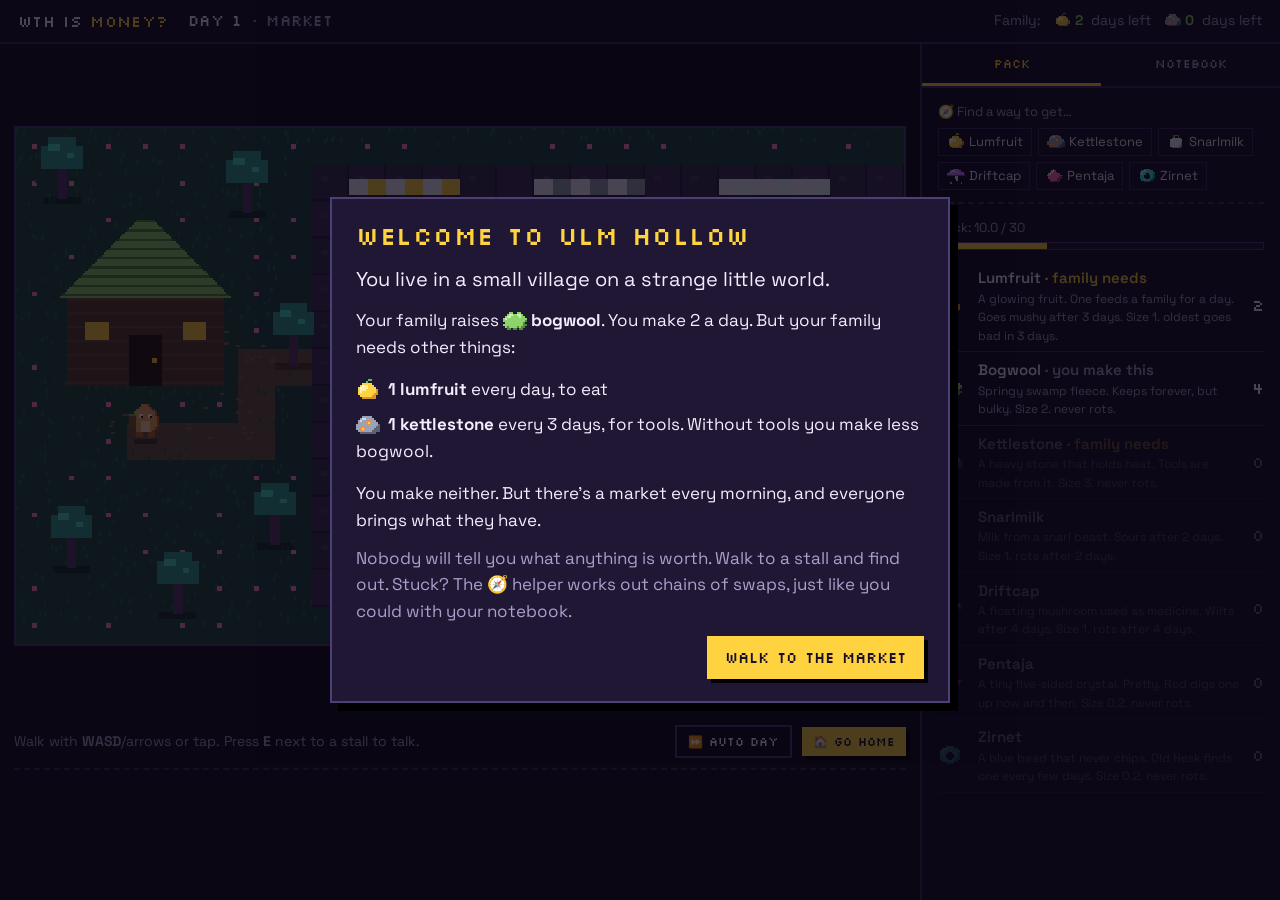
==== lessons/01-barter/index.html @ bccfe863 "WTH Is Money? beta: EP 01 barter market, EP 02 pilot (Yap), phone-first layout Co-Authored-By: Claud" ====
<!doctype html>
<html lang="en">
<head>
<meta charset="utf-8">
<meta name="viewport" content="width=device-width, initial-scale=1">
<title>The Barter Market · WTH Is Money?</title>
<meta name="description" content="Trade alien goods at a village market and watch money appear on its own.">
<link rel="preconnect" href="https://fonts.googleapis.com">
<link rel="preconnect" href="https://fonts.gstatic.com" crossorigin>
<link href="https://fonts.googleapis.com/css2?family=Silkscreen&family=Space+Grotesk:wght@400;500;700&display=swap" rel="stylesheet">
<link rel="stylesheet" href="../../assets/css/base.css">
<link rel="stylesheet" href="lesson.css">
</head>
<body>

<header class="topbar">
  <a class="brand pixel" href="../../index.html">WTH IS <span class="gold">MONEY?</span></a>
  <div class="daybox pixel"><span id="day-label">DAY 1</span><span id="phase-label" class="muted"></span></div>
  <div class="family" id="family"></div>
</header>

<main class="game">
  <section class="world">
    <div class="world-frame" id="world-frame">
      <canvas id="world" class="px" width="384" height="224"></canvas>
      <div class="overlay" id="overlay"></div>
      <div class="route-banner" id="route-banner" hidden></div>
    </div>
    <div class="controls">
      <span class="hint muted" id="hint">Walk with <b>WASD</b>/arrows or tap. Press <b>E</b> next to a stall to talk.</span>
      <span class="spacer"></span>
      <button class="btn ghost small" id="btn-auto" title="Let your villager trade on their own for a day">⏩ AUTO DAY</button>
      <button class="btn small" id="btn-home">🏠 GO HOME</button>
    </div>
    <div class="ticker" id="ticker"></div>
  </section>

  <aside class="side">
    <nav class="tabs">
      <button class="tab on" data-tab="pack">PACK</button>
      <button class="tab" data-tab="notes">NOTEBOOK</button>
      <button class="tab" data-tab="village" id="tab-village" hidden>VILLAGE</button>
    </nav>
    <div class="tabpane" id="pane-pack"></div>
    <div class="tabpane" id="pane-notes" hidden></div>
    <div class="tabpane" id="pane-village" hidden></div>
  </aside>
</main>

<!-- trade table: their stall on top, your pack at the bottom -->
<div class="modal" id="dialog" hidden>
  <div class="card trade">
    <button class="close" data-close>✕</button>
    <div class="trade-head">
      <canvas class="portrait px" id="portrait" width="20" height="24"></canvas>
      <div>
        <h2 id="d-name"></h2>
        <p class="say" id="d-say"></p>
        <p class="looking" id="d-looking"></p>
      </div>
    </div>
    <div class="table">
      <div class="table-label pixel" id="d-their-label"></div>
      <div class="cards" id="d-theirs"></div>
      <div class="deal" id="d-deal"></div>
      <div class="cards" id="d-mine"></div>
      <div class="table-label pixel">YOUR PACK</div>
    </div>
    <div class="takes" id="d-takes"></div>
  </div>
</div>

<!-- story / insight cards -->
<div class="modal" id="story" hidden>
  <div class="card story">
    <div id="story-body"></div>
    <div class="story-actions"><button class="btn" id="story-ok">OK</button></div>
  </div>
</div>

<script src="sim.js"></script>
<script src="art.js"></script>
<script src="game.js"></script>
</body>
</html>
---- assets/css/base.css ----
/* ============================================================
   WTH IS MONEY? — shared theme
   Palette "Bazaar": dusk violet night, lumfruit gold, alien teal.
   ============================================================ */

:root {
  --bg: #120d1d;
  --bg-2: #181127;
  --panel: #1f1733;
  --panel-2: #2a2044;
  --line: #3a2d5c;
  --line-2: #4e3f78;
  --ink: #f4ecff;
  --muted: #ab9fcb;
  --dim: #6c5f93;

  --gold: #ffd23f;
  --pen: #ff6fb5;
  --zir: #4de1e8;
  --leaf: #8fd16a;
  --bad: #ff5a5a;

  --font-pixel: "Silkscreen", "Courier New", monospace;
  --font-body: "Space Grotesk", system-ui, sans-serif;

  --px: 4px;
  color-scheme: dark;
}

* { box-sizing: border-box; }
[hidden] { display: none !important; }
html, body { margin: 0; padding: 0; }

body {
  background: var(--bg);
  color: var(--ink);
  font-family: var(--font-body);
  font-size: 17px;
  line-height: 1.55;
  -webkit-font-smoothing: antialiased;
  min-height: 100vh;
  overflow-x: hidden;
}

h1, h2, h3, .pixel {
  font-family: var(--font-pixel);
  font-weight: 400;
  letter-spacing: .02em;
  line-height: 1.15;
  margin: 0 0 .5em;
}
h1 { font-size: clamp(36px, 7vw, 72px); }
h2 { font-size: 26px; }
h3 { font-size: 18px; }
a { color: var(--zir); }

.gold { color: var(--gold); }
.pen { color: var(--pen); }
.zir { color: var(--zir); }
.leaf { color: var(--leaf); }
.muted { color: var(--muted); }

.btn {
  display: inline-flex; align-items: center; gap: 8px;
  font-family: var(--font-pixel); font-size: 15px;
  color: #1a1026; background: var(--gold);
  border: 0; padding: 12px 18px; cursor: pointer; text-decoration: none;
  box-shadow: var(--px) var(--px) 0 #000;
  transition: transform .08s, box-shadow .08s;
}
.btn:hover { transform: translate(-2px, -2px); box-shadow: 6px 6px 0 #000; }
.btn:active { transform: translate(2px, 2px); box-shadow: 2px 2px 0 #000; }
.btn.ghost { background: transparent; color: var(--ink); border: 2px solid var(--line-2); box-shadow: none; }
.btn.ghost:hover { border-color: var(--gold); color: var(--gold); }
.btn.small { font-size: 12px; padding: 7px 11px; }
.btn:disabled { opacity: .45; cursor: default; transform: none; }

.px { image-rendering: pixelated; image-rendering: crisp-edges; }
---- lessons/01-barter/lesson.css ----
body { overflow: hidden; height: 100vh; display: flex; flex-direction: column; }

.topbar {
  display: flex; align-items: center; gap: 20px;
  padding: 10px 18px; border-bottom: 2px solid var(--line); background: var(--bg-2);
}
.brand { color: var(--ink); text-decoration: none; font-size: 16px; margin: 0; }
.daybox { display: flex; gap: 10px; font-size: 15px; margin: 0; }
.family { margin-left: auto; display: flex; gap: 14px; font-size: 14px; color: var(--muted); align-items: center; }
.family .need { display: inline-flex; align-items: center; gap: 4px; }
.family .need.bad { color: var(--bad); }
.family .need.ok b { color: var(--leaf); }

.game { flex: 1; min-height: 0; display: grid; grid-template-columns: 1fr 360px; }
.world { display: flex; flex-direction: column; min-width: 0; min-height: 0; padding: 14px; gap: 10px; }
.world-frame {
  position: relative; flex: 1; min-height: 0;
  display: flex; align-items: center; justify-content: center;
}
#world {
  border: 2px solid var(--line-2); background: #000;
  touch-action: none;
}
.overlay { position: absolute; pointer-events: none; }
.controls { display: flex; align-items: center; gap: 10px; flex-wrap: wrap; }
.controls .spacer { flex: 1; }
.hint { font-size: 14px; }

.ticker {
  height: 118px; overflow: hidden; font-size: 13px; color: var(--muted);
  border-top: 2px dashed var(--line); padding-top: 6px; display: flex; flex-direction: column-reverse;
}
.ticker div { white-space: nowrap; overflow: hidden; text-overflow: ellipsis; display: flex; align-items: center; gap: 4px; min-height: 22px; }
.ticker .gi { width: 18px; height: 18px; }
.ticker .who { color: var(--ink); font-weight: 600; }
.ticker .swap { color: var(--dim); }
.ticker .tag { font-size: 11px; color: var(--pen); border: 1px solid var(--pen); padding: 0 4px; margin-left: 4px; }
.ticker .fresh { color: var(--ink); }

/* ---------- overlay bubbles ---------- */
.bubble {
  position: absolute; transform: translate(-50%, -100%);
  background: #fff8e8; color: #1a1026; border: 2px solid #1a1026;
  padding: 2px 6px; font-size: 12px; font-weight: 700; white-space: nowrap;
  display: flex; align-items: center; gap: 3px;
  box-shadow: 2px 2px 0 rgba(0,0,0,.4);
  animation: pop .18s ease-out;
}
.bubble::after {
  content: ""; position: absolute; left: 50%; bottom: -7px; margin-left: -5px;
  border: 5px solid transparent; border-top-color: #1a1026; border-bottom: 0;
}
.bubble.no { background: #ffd9d9; }
.bubble .gi { width: 18px; height: 18px; }
.nametag {
  position: absolute; transform: translate(-50%, 0);
  font-family: var(--font-pixel); font-size: 10px; color: var(--ink);
  text-shadow: 1px 1px 0 #000; white-space: nowrap;
}
.nametag.away { color: var(--dim); }
.prompt {
  position: absolute; transform: translate(-50%, -100%);
  font-family: var(--font-pixel); font-size: 11px; background: var(--gold); color: #1a1026;
  padding: 2px 6px; box-shadow: 2px 2px 0 #000; border: 0; pointer-events: auto; cursor: pointer;
}
@keyframes pop { from { transform: translate(-50%, -80%) scale(.6); opacity: 0; } }

/* ---------- goods ---------- */
.gi { width: 24px; height: 24px; image-rendering: pixelated; vertical-align: middle; }
.gi.big { width: 36px; height: 36px; }
.gi.sm { width: 16px; height: 16px; }

/* ---------- side panel ---------- */
.side { border-left: 2px solid var(--line); background: var(--bg-2); display: flex; flex-direction: column; min-height: 0; }
.tabs { display: flex; border-bottom: 2px solid var(--line); }
.tab {
  flex: 1; font-family: var(--font-pixel); font-size: 12px; padding: 12px 6px;
  background: none; color: var(--muted); border: 0; cursor: pointer; border-bottom: 3px solid transparent;
}
.tab.on { color: var(--gold); border-bottom-color: var(--gold); }
.tab.new { animation: blink 1s steps(2) infinite; }
@keyframes blink { 50% { color: var(--pen); } }
.tabpane { flex: 1; overflow-y: auto; padding: 14px 16px; font-size: 15px; }

.pack-load { font-size: 13px; color: var(--muted); margin-bottom: 10px; }
.bar { height: 8px; background: var(--panel); border: 1px solid var(--line-2); margin-top: 4px; }
.bar i { display: block; height: 100%; background: var(--gold); }
.inv-row { display: grid; grid-template-columns: 30px 1fr auto; gap: 10px; align-items: center; padding: 6px 0; border-bottom: 1px solid var(--line); }
.inv-row .nm { font-weight: 600; }
.inv-row .meta { font-size: 12px; color: var(--muted); }
.inv-row .ct { font-family: var(--font-pixel); font-size: 16px; }
.inv-row.zero { opacity: .35; }

.notes-table { border-collapse: collapse; width: 100%; font-size: 13px; }
.notes-table th, .notes-table td { border: 1px solid var(--line); padding: 4px 2px; text-align: center; }
.notes-table th.who { text-align: left; padding-left: 6px; white-space: nowrap; }
.notes-table .yes { color: var(--leaf); }
.notes-table .need { color: var(--gold); }
.notes-table .no { color: var(--bad); }
.notes-table .unk { color: var(--dim); }
.legend { font-size: 12px; color: var(--muted); margin: 8px 0 14px; }
.journal { font-size: 13px; color: var(--muted); }
.journal div { padding: 3px 0; border-bottom: 1px dashed var(--line); }
.journal b { color: var(--ink); font-weight: 600; }

.chart-title { font-family: var(--font-pixel); font-size: 12px; margin: 6px 0; color: var(--muted); }
.chart { width: 100%; height: 150px; background: var(--panel); border: 1px solid var(--line-2); }
.chart-legend { display: flex; flex-wrap: wrap; gap: 8px; font-size: 12px; margin: 6px 0 16px; }
.chart-legend span { display: inline-flex; align-items: center; gap: 3px; }

/* ---------- modals ---------- */
.modal {
  position: fixed; inset: 0; background: rgba(8, 4, 16, .72); z-index: 50;
  display: flex; align-items: center; justify-content: center; padding: 16px;
}
.card {
  position: relative; background: var(--panel); border: 2px solid var(--line-2);
  box-shadow: 8px 8px 0 #000; padding: 22px 24px; width: min(620px, 100%);
  max-height: calc(100vh - 32px); max-height: calc(100dvh - 32px); overflow-y: auto;
}
.close { position: absolute; top: 10px; right: 12px; background: none; border: 0; color: var(--muted); font-size: 20px; cursor: pointer; }
.trade { width: min(780px, 100%); }
.trade-head { display: flex; gap: 16px; align-items: center; margin-bottom: 12px; }
.portrait { width: 70px; height: 84px; background: var(--bg); border: 2px solid var(--line); flex: none; }
.trade-head h2 { margin: 0 0 4px; }
.say { margin: 0; font-style: italic; color: #e7dcff; }
.looking { margin: 6px 0 0; font-size: 14px; color: var(--muted); }

/* the table itself: their goods across the top, yours along the bottom */
.table {
  background: #3a2718; border: 2px solid #1a1026; box-shadow: inset 0 0 0 3px #4d3420, inset 0 6px 0 3px #5a3d26;
  padding: 10px 12px; display: grid; gap: 8px;
}
.table-label { font-size: 11px; color: #c9a77c; }
.cards { display: flex; flex-wrap: wrap; gap: 8px; }
.gcard {
  width: 92px; display: flex; flex-direction: column; align-items: center; gap: 2px; padding: 6px 4px 5px;
  background: #f3e6c8; color: #2a1a10; border: 2px solid #1a1026; box-shadow: 2px 2px 0 rgba(0,0,0,.5);
  font: inherit; font-size: 12px; cursor: default; position: relative;
}
button.gcard { cursor: pointer; }
.gcard .nm { font-weight: 700; font-size: 12px; }
.gcard .ct { position: absolute; top: 3px; right: 5px; font-family: var(--font-pixel); font-size: 11px; }
.gcard .badge { font-size: 11px; font-weight: 700; min-height: 18px; display: flex; align-items: center; gap: 2px; }
.gcard .badge .gi { width: 14px; height: 14px; }
.gcard.on { outline: 3px solid var(--gold); outline-offset: 1px; transform: translateY(-3px); }
.gcard.can .badge { color: #2f7d1e; }
.gcard.cant { background: #c9bba0; }
.gcard.cant .badge { color: #9c2c2c; }
.gcard.lit { outline: 3px solid var(--leaf); outline-offset: 1px; }

.deal { background: rgba(0,0,0,.28); border: 2px dashed #6b4a2e; padding: 10px 12px; min-height: 64px; color: var(--ink); }
.deal h4 { margin: 0 0 8px; font-family: var(--font-pixel); font-size: 12px; color: #f3e6c8; font-weight: 400; display: flex; align-items: center; gap: 6px; }
.deal-row { display: flex; align-items: center; gap: 10px; padding: 5px 0; font-size: 15px; }
.deal-row + .deal-row { border-top: 1px solid rgba(255,255,255,.08); }
.deal-row .terms { flex: 1; display: flex; align-items: center; gap: 5px; }
.deal-row .arrow { color: var(--muted); margin: 0 4px; }
.deal-row.route { background: rgba(255, 210, 63, .12); outline: 1px solid var(--gold); padding: 5px 8px; }
.deal-row .tag { font-size: 11px; color: var(--gold); font-family: var(--font-pixel); }
.nodeal { color: #ffb4b4; font-size: 15px; margin: 0 0 8px; }
.routes { display: grid; gap: 6px; margin-top: 8px; }
.route-card { display: flex; align-items: center; gap: 10px; background: var(--bg-2); border: 1px solid var(--line-2); padding: 6px 10px; }
.route-card ol { flex: 1; margin: 0; padding-left: 20px; font-size: 14px; }
.route-card li { padding: 1px 0; }
.route-card .gi { width: 18px; height: 18px; }
.hint-line { font-size: 13px; color: var(--muted); margin: 6px 0 0; }

.takes { margin-top: 12px; font-size: 13px; }
.takes .lbl { color: var(--muted); margin-bottom: 6px; display: block; }
.chips { display: flex; flex-wrap: wrap; gap: 6px; }
.chip {
  display: inline-flex; align-items: center; gap: 4px; padding: 3px 8px; font: inherit; font-size: 13px;
  background: var(--bg-2); border: 1px solid var(--line); color: var(--ink); cursor: default;
}
button.chip { cursor: pointer; }
button.chip:hover { border-color: var(--gold); }
.chip .gi { width: 18px; height: 18px; }
.chip.need { border-color: var(--gold); }
.chip.yes { border-color: var(--leaf); }
.chip.no { opacity: .45; text-decoration: line-through; }
.chip.have { box-shadow: 0 0 0 2px var(--leaf) inset; }
.chip .mk { font-weight: 700; }
.chip.need .mk { color: var(--gold); }
.chip.yes .mk { color: var(--leaf); }

/* following a route */
.route-banner {
  position: absolute; top: 8px; left: 50%; transform: translateX(-50%); z-index: 5;
  background: #1a1026ee; border: 2px solid var(--gold); padding: 6px 10px; font-size: 13px;
  display: flex; align-items: center; gap: 8px; max-width: calc(100% - 16px); box-shadow: 3px 3px 0 #000;
}
.route-banner .gi { width: 18px; height: 18px; }
.route-banner .steps { display: flex; gap: 10px; flex-wrap: wrap; align-items: center; }
.route-banner .st { opacity: .5; display: inline-flex; align-items: center; gap: 3px; }
.route-banner .st.now { opacity: 1; color: var(--gold); font-weight: 700; }
.route-banner .st.done { text-decoration: line-through; }
.route-banner button { font: inherit; font-size: 12px; background: var(--gold); color: #1a1026; border: 0; padding: 3px 8px; cursor: pointer; font-weight: 700; }
.route-banner button.x { background: none; color: var(--muted); }

/* planner in the pack tab */
.planner { margin-bottom: 14px; padding-bottom: 12px; border-bottom: 2px dashed var(--line); }
.planner .lbl { font-size: 13px; color: var(--muted); margin-bottom: 6px; }
.planner .chips button.on { border-color: var(--gold); color: var(--gold); }
.family .need { cursor: pointer; }
.family .need:hover { text-decoration: underline; }

.story h2 { color: var(--gold); }
.story p { margin: 0 0 12px; }
.story .big { font-size: 20px; }
.story .quote { border-left: 3px solid var(--pen); padding-left: 12px; color: #e7dcff; font-style: italic; }
.story-actions { display: flex; justify-content: flex-end; gap: 10px; margin-top: 10px; }
.night-list { list-style: none; padding: 0; margin: 0 0 12px; }
.night-list li { padding: 4px 0; }
.night-list .gi { margin-right: 4px; }

/* ---------- phones (and narrow windows): one column, the village on top ---------- */
@media (max-width: 900px) {
  body { overflow: auto; height: auto; }
  .topbar { position: sticky; top: 0; z-index: 20; flex-wrap: wrap; gap: 4px 14px; padding: 8px 12px; }
  .brand { font-size: 13px; }
  .daybox { font-size: 13px; margin-left: auto; }
  .family { order: 3; width: 100%; margin-left: 0; gap: 6px 12px; font-size: 13px; flex-wrap: wrap; }
  .family .need { padding: 2px 0; }
  .game { grid-template-columns: 1fr; }
  .world { padding: 8px; gap: 8px; }
  .world-frame { flex: none; aspect-ratio: 384 / 224; max-height: 70svh; }
  .controls { gap: 8px; }
  .controls .hint { width: 100%; font-size: 13px; }
  .controls .spacer { display: none; }
  .controls .btn { flex: 1; justify-content: center; padding: 11px 10px; }
  .ticker { height: 76px; font-size: 12px; }
  .ticker div { min-height: 19px; }
  .side { border-left: 0; border-top: 2px solid var(--line); min-height: 60vh; }
  .tab { padding: 14px 6px; }
  .route-banner { top: 4px; padding: 4px 8px; font-size: 12px; gap: 6px; }
  .route-banner .st:not(.now) { display: none; }
  .route-banner button { padding: 6px 10px; }
}
@media (max-width: 600px) {
  .modal { padding: 10px; }
  #dialog { padding: 0; align-items: stretch; }
  .card { padding: 16px 14px 18px; max-height: calc(100dvh - 20px); }
  .card.trade { width: 100%; max-height: none; height: 100dvh; box-shadow: none; border: 0; padding: 14px 12px 24px; }
  .close { top: 6px; right: 6px; font-size: 24px; padding: 6px 10px; }
  .trade-head { gap: 10px; padding-right: 36px; }
  .portrait { width: 46px; height: 55px; }
  .trade-head h2 { font-size: 20px; }
  .say { font-size: 15px; }
  .table { padding: 8px; grid-template-columns: minmax(0, 1fr); }
  .cards { gap: 6px; }
  .gcard { width: calc((100% - 12px) / 3); }
  .deal { padding: 8px; }
  .deal-row { flex-wrap: wrap; gap: 6px; font-size: 14px; }
  .deal-row .btn { margin-left: auto; }
  .route-card { flex-wrap: wrap; }
  .route-card ol { font-size: 13px; }
  .story-actions .btn { flex: 1; justify-content: center; padding: 14px; }
  .chip { padding: 6px 9px; }
}

.night-list .feedline { display: flex; align-items: center; gap: 4px; flex-wrap: wrap; font-size: 14px; }
.feedline .gi { width: 18px; height: 18px; }
.feedline .who { font-weight: 600; }
.feedline .swap { color: var(--dim); }
.feedline .tag { font-size: 11px; color: var(--pen); border: 1px solid var(--pen); padding: 0 4px; margin-left: 4px; }
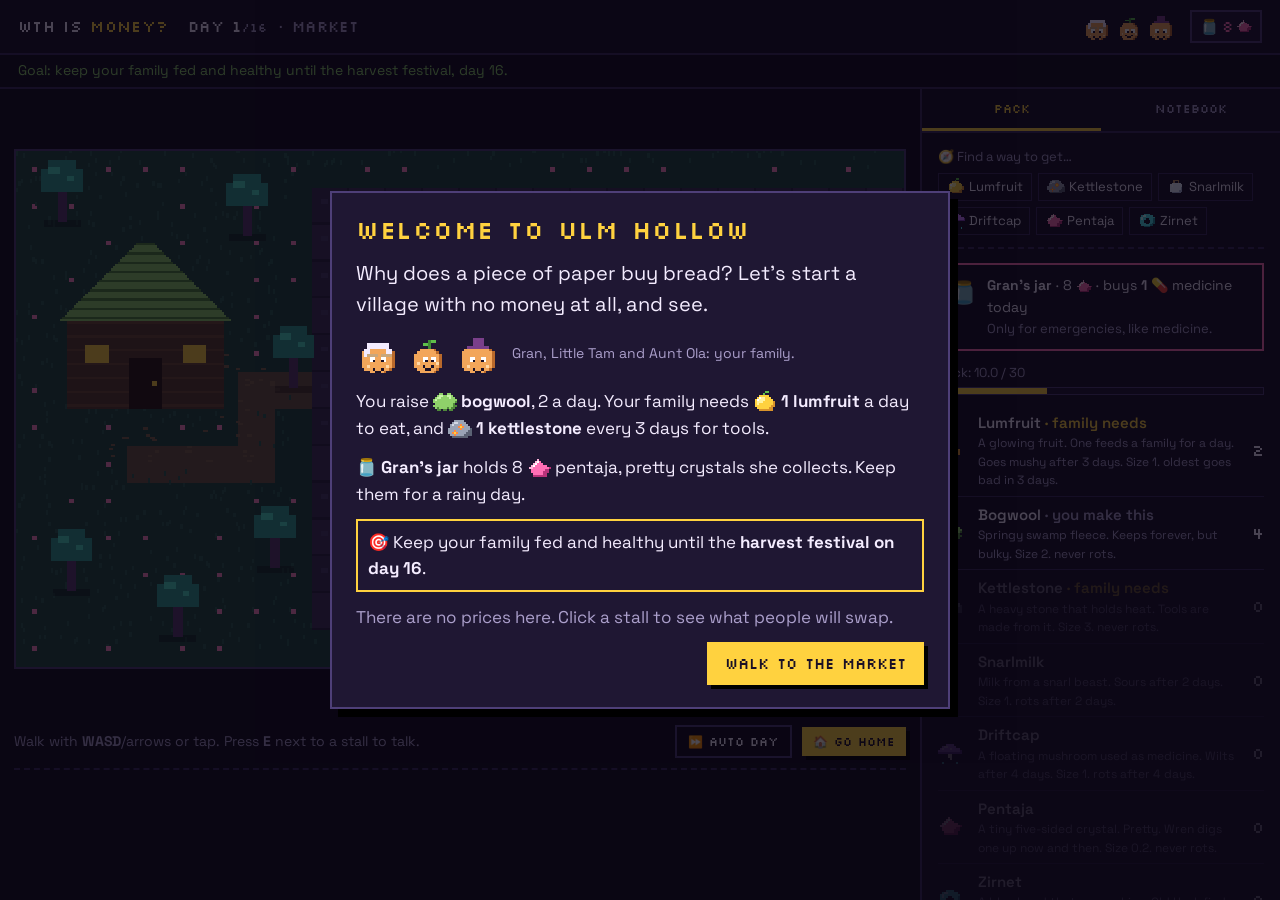
==== commit f48a0e87: "WIP checkpoint: EP01 sickness/jar/pacing overhaul, Yap fixes, EP02 chapters 2-5 in progress Co-Autho" ====
--- a/lessons/01-barter/index.html
+++ b/lessons/01-barter/index.html
@@ -10,6 +10,7 @@
 <link href="https://fonts.googleapis.com/css2?family=Silkscreen&family=Space+Grotesk:wght@400;500;700&display=swap" rel="stylesheet">
 <link rel="stylesheet" href="../../assets/css/base.css">
 <link rel="stylesheet" href="lesson.css">
+<link rel="stylesheet" href="phone.css">
 </head>
 <body>
 
@@ -18,6 +19,7 @@
   <div class="daybox pixel"><span id="day-label">DAY 1</span><span id="phase-label" class="muted"></span></div>
   <div class="family" id="family"></div>
 </header>
+<div class="status" id="status" role="button"></div>
 
 <main class="game">
   <section class="world">
@@ -35,7 +37,8 @@
     <div class="ticker" id="ticker"></div>
   </section>
 
-  <aside class="side">
+  <aside class="side" id="side">
+    <button class="sheet-close" id="sheet-close" aria-label="Close">▾</button>
     <nav class="tabs">
       <button class="tab on" data-tab="pack">PACK</button>
       <button class="tab" data-tab="notes">NOTEBOOK</button>
@@ -46,6 +49,15 @@
     <div class="tabpane" id="pane-village" hidden></div>
   </aside>
 </main>
+
+<!-- phones only: the controls live in a bar under the village -->
+<nav class="phonebar" id="phonebar">
+  <button data-sheet="pack"><span>🎒</span>PACK</button>
+  <button data-sheet="notes"><span>📓</span>NOTES</button>
+  <button data-sheet="village" id="pb-village" hidden><span>📈</span>VILLAGE</button>
+  <button id="pb-auto"><span>⏩</span>AUTO</button>
+  <button id="pb-home" class="home"><span>🏠</span>HOME</button>
+</nav>
 
 <!-- trade table: their stall on top, your pack at the bottom -->
 <div class="modal" id="dialog" hidden>
--- a/lessons/01-barter/lesson.css
+++ b/lessons/01-barter/lesson.css
@@ -201,8 +201,33 @@
 .planner { margin-bottom: 14px; padding-bottom: 12px; border-bottom: 2px dashed var(--line); }
 .planner .lbl { font-size: 13px; color: var(--muted); margin-bottom: 6px; }
 .planner .chips button.on { border-color: var(--gold); color: var(--gold); }
-.family .need { cursor: pointer; }
-.family .need:hover { text-decoration: underline; }
+/* your family and Gran's jar, in the top bar */
+.family .faces, .family .jar { display: inline-flex; align-items: center; gap: 2px; background: none; border: 0; padding: 0; cursor: pointer; color: var(--ink); font: inherit; }
+.face { width: 30px; height: 30px; image-rendering: pixelated; vertical-align: middle; }
+.face.big { width: 44px; height: 44px; }
+.face.sick, .face.worse { animation: wobble 1.2s ease-in-out infinite; }
+@keyframes wobble { 50% { transform: translateY(2px) rotate(-4deg); } }
+.family .jar { gap: 3px; font-size: 15px; border: 2px solid var(--line-2); background: var(--panel); padding: 3px 8px; }
+.family .jar b { font-family: var(--font-pixel); font-weight: 400; color: var(--pen); }
+.family .jar .eq { color: var(--muted); margin-left: 3px; }
+.family .jar.drop { border-color: var(--bad); animation: shake .4s 3; }
+.family .jar.drop .eq { color: var(--bad); }
+@keyframes shake { 25% { transform: translateX(-2px); } 75% { transform: translateX(2px); } }
+.daybox .of { color: var(--muted); font-size: .8em; }
+.status { padding: 5px 18px; background: var(--bg); border-bottom: 2px solid var(--line); font-size: 14px; color: var(--leaf); cursor: pointer; display: flex; align-items: center; gap: 4px; min-height: 30px; }
+.status .gi { width: 18px; height: 18px; }
+.status.bad { color: #ffb3b3; background: #2a1020; }
+.status.warn { color: var(--gold); }
+.status .go { margin-left: auto; border: 1px solid currentColor; padding: 0 6px; }
+.fam-row { display: flex; align-items: center; gap: 6px; margin: 0 0 12px; font-size: 14px; color: var(--muted); }
+.fam-row span { margin-left: 6px; }
+.story .goal { border: 2px solid var(--gold); padding: 8px 10px; }
+.story h2 .face { margin: -8px 4px -6px 0; }
+.deal-row.jar { background: rgba(255, 111, 181, .14); padding: 6px; }
+.deal-row .from { color: var(--pen); font-size: 13px; }
+.jar-row { display: flex; gap: 10px; align-items: flex-start; font-size: 22px; margin-bottom: 12px; padding: 10px; border: 2px solid var(--pen); }
+.jar-row > div { font-size: 14px; }
+.jar-row .meta { color: var(--muted); font-size: 13px; }
 
 .story h2 { color: var(--gold); }
 .story p { margin: 0 0 12px; }
--- a/lessons/01-barter/phone.css
+++ b/lessons/01-barter/phone.css
@@ -0,0 +1,89 @@
+/* ============================================================
+   EP 01 on a phone: the portrait village fills the screen,
+   controls sit in a bar at the bottom, panels slide up as sheets.
+   Everything here is scoped to body.phone (set by game.js).
+   ============================================================ */
+.phonebar, .sheet-close { display: none; }
+
+body.phone { height: 100dvh; overflow: hidden; display: flex; flex-direction: column; overscroll-behavior: none; }
+body.phone .topbar { position: static; flex-wrap: nowrap; gap: 10px; padding: 6px 10px; padding-top: max(6px, env(safe-area-inset-top)); }
+body.phone .brand { font-size: 0; }
+body.phone .brand::before { content: "←"; font-family: var(--font-body); font-size: 22px; color: var(--muted); padding: 0 4px; }
+body.phone .daybox { order: 0; margin: 0; font-size: 12px; flex-direction: column; gap: 0; line-height: 1.2; }
+body.phone .family { order: 1; width: auto; margin-left: auto; flex-wrap: nowrap; gap: 12px; font-size: 15px; }
+body.phone .family > span:first-child { display: none; }
+body.phone .family { gap: 8px; }
+body.phone .face { width: 30px; height: 30px; }
+body.phone .family .jar { padding: 3px 6px; font-size: 14px; }
+body.phone .status { padding: 4px 10px; font-size: 13px; min-height: 28px; }
+
+body.phone .game { flex: 1; min-height: 0; display: block; position: relative; }
+body.phone .world { height: 100%; padding: 0; gap: 0; position: relative; }
+body.phone .world-frame { flex: 1; aspect-ratio: auto; max-height: none; height: 100%; align-items: flex-start; }
+body.phone .route-banner .st { white-space: nowrap; }
+body.phone .route-banner .steps { flex-wrap: nowrap; }
+body.phone #world { border: 0; }
+body.phone .controls { display: none; }
+
+/* the trade log floats over the bottom of the village, newest at the bottom */
+body.phone .ticker {
+  position: absolute; left: 0; right: 0; bottom: 0; height: auto; max-height: 62px; z-index: 4; pointer-events: none;
+  border: 0; padding: 14px 8px 4px; font-size: 12px; color: var(--ink);
+  background: linear-gradient(to bottom, transparent, rgba(18, 13, 29, .9) 40%);
+}
+body.phone .ticker div { min-height: 18px; }
+body.phone .ticker div:nth-child(n + 4) { display: none; }
+body.phone .ticker .tag { display: none; }
+
+/* bottom bar */
+body.phone .phonebar {
+  display: flex; background: var(--bg-2); border-top: 2px solid var(--line);
+  padding-bottom: env(safe-area-inset-bottom);
+}
+.phonebar button {
+  flex: 1; display: flex; flex-direction: column; align-items: center; gap: 2px; padding: 8px 2px 9px;
+  background: none; border: 0; color: var(--muted); font-family: var(--font-pixel); font-size: 10px; cursor: pointer;
+}
+.phonebar button span { font-size: 20px; line-height: 1; }
+.phonebar button.on { color: var(--gold); }
+.phonebar button.home { color: #1a1026; background: var(--gold); }
+.phonebar button.new { animation: blink 1s steps(2) infinite; }
+.phonebar button:disabled { opacity: .4; }
+
+/* pack / notebook / village as a sheet over the village */
+body.phone .side {
+  position: fixed; left: 0; right: 0; bottom: 0; height: 78dvh; z-index: 30; min-height: 0;
+  border: 0; border-top: 2px solid var(--gold); box-shadow: 0 -8px 30px rgba(0, 0, 0, .6);
+  transform: translateY(105%); transition: transform .22s ease-out;
+}
+body.phone .side.open { transform: none; }
+body.phone .sheet-close {
+  display: block; width: 100%; background: var(--bg-2); border: 0; color: var(--muted); font-size: 22px; line-height: 1; padding: 6px 0 2px; cursor: pointer;
+}
+body.phone .tabpane { padding: 10px 14px 30px; }
+body.phone .inv-row .meta { display: none; }
+body.phone .legend, body.phone .hint-line { display: none; }
+
+/* trade table: fewer words */
+body.phone .takes .lbl { font-size: 0; margin-bottom: 4px; }
+body.phone .takes .lbl::before { content: "Also takes · tap to find a way:"; font-size: 13px; }
+
+/* story cards rise from the bottom and drop the extra paragraphs */
+body.phone #story { align-items: flex-end; padding: 0; }
+body.phone .card.story { width: 100%; max-height: 88dvh; border: 0; border-top: 2px solid var(--gold); box-shadow: none; padding: 16px 16px max(16px, env(safe-area-inset-bottom)); }
+body.phone .story h2 { font-size: 20px; }
+body.phone .story p { margin-bottom: 9px; font-size: 16px; }
+body.phone .story .big { font-size: 18px; }
+body.phone .story .muted { font-size: 14px; }
+body.phone .face.big { width: 36px; height: 36px; }
+body.phone .story .goal { font-size: 15px; }
+body.phone .long { display: none; }
+body:not(.phone) .short { display: none; }
+body.phone .story-actions .btn { flex: 1; justify-content: center; padding: 15px; }
+body.phone .say { font-size: 14px; }
+body.phone .looking { font-size: 12px; }
+body.phone .deal-row { flex-wrap: nowrap; font-size: 16px; }
+body.phone .deal-row .gn { display: none; }
+body.phone .deal-row .btn { padding: 10px 14px; }
+body.phone .deal h4 { font-size: 11px; }
+body.phone .gcard { padding: 4px 2px; }
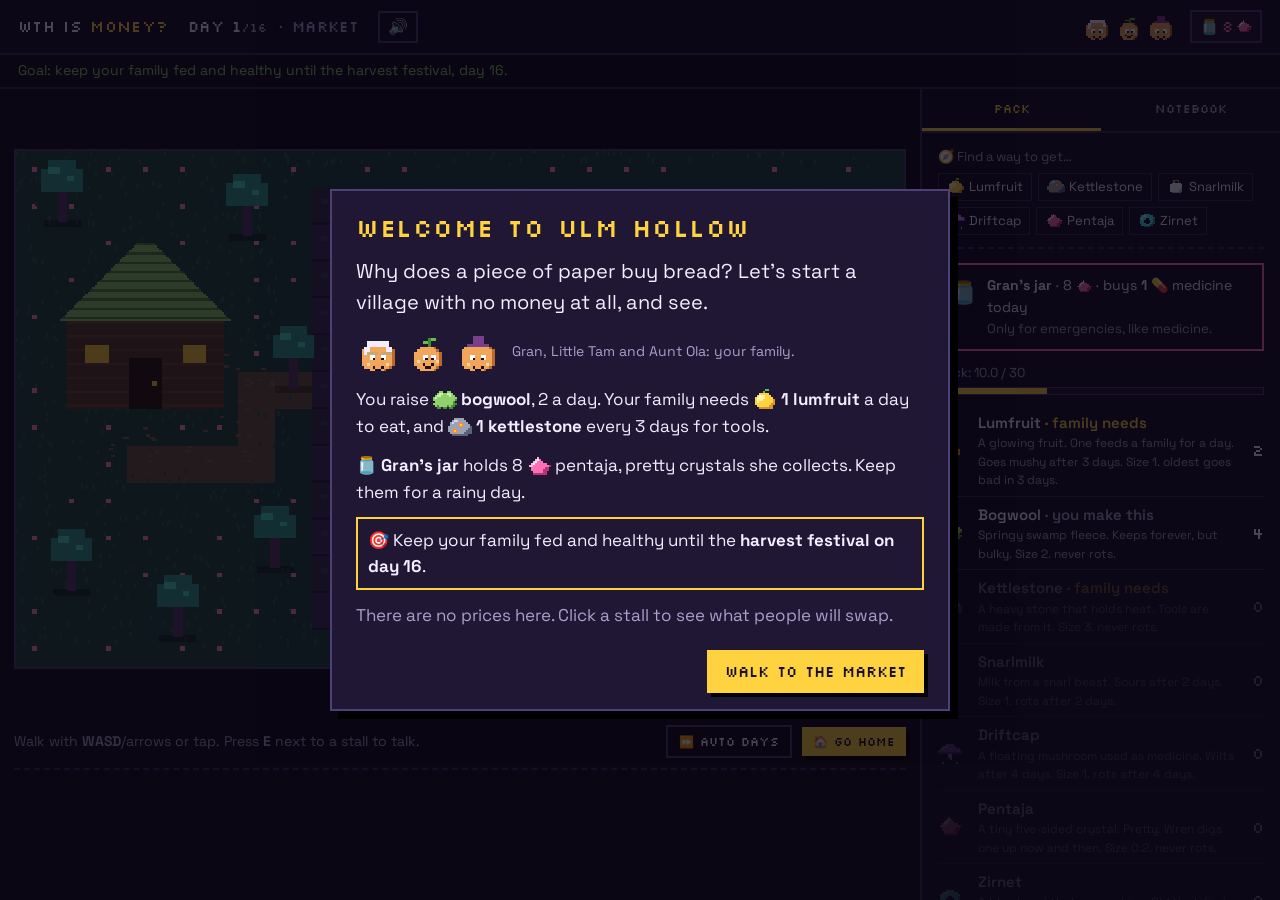
==== commit 8abb9938: "EP 02 chapters 2-5 finished and rendered; EP 01 polish (music, end screen, score) - Glass beads, wam" ====
--- a/lessons/01-barter/index.html
+++ b/lessons/01-barter/index.html
@@ -17,6 +17,7 @@
 <header class="topbar">
   <a class="brand pixel" href="../../index.html">WTH IS <span class="gold">MONEY?</span></a>
   <div class="daybox pixel"><span id="day-label">DAY 1</span><span id="phase-label" class="muted"></span></div>
+  <button class="mute" id="mute" title="Music and sound on/off" aria-label="Music and sound on/off">🔊</button>
   <div class="family" id="family"></div>
 </header>
 <div class="status" id="status" role="button"></div>
@@ -27,11 +28,12 @@
       <canvas id="world" class="px" width="384" height="224"></canvas>
       <div class="overlay" id="overlay"></div>
       <div class="route-banner" id="route-banner" hidden></div>
+      <div class="toast" id="toast" hidden></div>
     </div>
     <div class="controls">
       <span class="hint muted" id="hint">Walk with <b>WASD</b>/arrows or tap. Press <b>E</b> next to a stall to talk.</span>
       <span class="spacer"></span>
-      <button class="btn ghost small" id="btn-auto" title="Let your villager trade on their own for a day">⏩ AUTO DAY</button>
+      <button class="btn ghost small" id="btn-auto" title="Days pass on their own (you trade on autopilot) until something happens">⏩ AUTO DAYS</button>
       <button class="btn small" id="btn-home">🏠 GO HOME</button>
     </div>
     <div class="ticker" id="ticker"></div>
@@ -86,10 +88,11 @@
 <div class="modal" id="story" hidden>
   <div class="card story">
     <div id="story-body"></div>
-    <div class="story-actions"><button class="btn" id="story-ok">OK</button></div>
+    <div class="story-actions"><button class="btn ghost" id="story-alt" hidden></button><button class="btn" id="story-ok">OK</button></div>
   </div>
 </div>
 
+<script src="../../assets/js/chip.js"></script>
 <script src="sim.js"></script>
 <script src="art.js"></script>
 <script src="game.js"></script>
--- a/lessons/01-barter/lesson.css
+++ b/lessons/01-barter/lesson.css
@@ -164,6 +164,8 @@
 .route-card li { padding: 1px 0; }
 .route-card .gi { width: 18px; height: 18px; }
 .hint-line { font-size: 13px; color: var(--muted); margin: 6px 0 0; }
+.deal .dear { font-size: 14px; color: #ffb4b4; margin: 2px 0 6px; }
+.deal .dear .gi { width: 16px; height: 16px; vertical-align: -3px; }
 
 .takes { margin-top: 12px; font-size: 13px; }
 .takes .lbl { color: var(--muted); margin-bottom: 6px; display: block; }
@@ -288,3 +290,51 @@
 .feedline .who { font-weight: 600; }
 .feedline .swap { color: var(--dim); }
 .feedline .tag { font-size: 11px; color: var(--pen); border: 1px solid var(--pen); padding: 0 4px; margin-left: 4px; }
+
+/* ---------- sound button, juice, toast ---------- */
+.mute { background: none; border: 2px solid var(--line-2); color: var(--ink); font-size: 16px; line-height: 1; padding: 6px 8px; cursor: pointer; }
+.mute.off { opacity: .6; }
+.float {
+  position: fixed; z-index: 90; pointer-events: none; transform: translate(-50%, -50%);
+  font-family: var(--font-pixel); font-size: 16px; color: var(--gold); text-shadow: 2px 2px 0 #000;
+  display: flex; align-items: center; gap: 3px; animation: floatUp 1.1s ease-out forwards;
+}
+.float.good { color: #9dff7a; }
+@keyframes floatUp { 0% { opacity: 0; transform: translate(-50%, -30%) scale(.7); } 15% { opacity: 1; transform: translate(-50%, -50%) scale(1.15); } 100% { opacity: 0; transform: translate(-50%, -260%); } }
+.flyer { position: fixed; left: 0; top: 0; z-index: 90; pointer-events: none; width: 24px; height: 24px; }
+.bump { animation: bump .45s ease-out; }
+@keyframes bump { 30% { transform: scale(1.3); } 60% { transform: scale(.92); } }
+.shake { animation: shake .35s 2; }
+.toast {
+  position: absolute; left: 50%; bottom: 12px; transform: translateX(-50%); z-index: 6; width: max-content; max-width: calc(100% - 16px);
+  background: #1a1026f2; border: 2px solid var(--gold); box-shadow: 3px 3px 0 #000; padding: 8px 12px;
+  font-size: 14px; display: flex; align-items: center; gap: 6px; flex-wrap: wrap; justify-content: center; cursor: pointer;
+}
+.toast.in { animation: toastIn .25s ease-out; }
+.toast .gi { width: 18px; height: 18px; }
+.toast .stop { font-family: var(--font-pixel); font-size: 10px; color: var(--muted); margin-left: 4px; }
+@keyframes toastIn { from { opacity: 0; transform: translate(-50%, 12px); } }
+.btn.small.on, .phonebar button.on#pb-auto { color: var(--gold); }
+
+/* story cards: the buttons stay in view when the text is long */
+.card.story { padding-bottom: 0; }
+.story-actions { position: sticky; bottom: 0; background: var(--panel); padding: 10px 0 16px; margin-top: 4px; }
+#story-alt[hidden] { display: none; }
+
+/* ---------- the festival end screen ---------- */
+.endscreen h2 { margin-bottom: 8px; }
+.endscreen .stars { margin-left: auto; font-size: 30px; color: var(--gold); letter-spacing: 2px; text-shadow: 2px 2px 0 #000; }
+.endscreen .stars i { font-style: normal; color: var(--line-2); }
+.score { border: 2px solid var(--gold); background: var(--bg-2); padding: 10px 12px; margin-bottom: 12px; }
+.srow { display: flex; align-items: baseline; gap: 10px; padding: 4px 0; font-size: 16px; }
+.srow span { flex: 1; }
+.srow b { font-family: var(--font-pixel); font-weight: 400; font-size: 17px; color: var(--gold); white-space: nowrap; }
+.score .cmp { font-size: 14px; color: var(--muted); margin: 2px 0 8px; }
+.score .cmp .gi { width: 16px; height: 16px; }
+.score .total { font-size: 18px; border-top: 1px dashed var(--line-2); padding-top: 8px; display: flex; gap: 10px; align-items: baseline; flex-wrap: wrap; }
+.score .total span { font-size: 12px; }
+.endscreen .sub { font-size: 12px; color: var(--muted); margin: 4px 0 6px; }
+.take { margin: 0 0 12px; padding-left: 22px; }
+.take li { padding: 3px 0; font-size: 16px; }
+.endscreen .again { font-size: 14px; color: var(--muted); margin: 0 0 4px; }
+.srow b small { font-family: var(--font-body); font-size: 12px; color: var(--muted); }
--- a/lessons/01-barter/phone.css
+++ b/lessons/01-barter/phone.css
@@ -70,7 +70,8 @@
 
 /* story cards rise from the bottom and drop the extra paragraphs */
 body.phone #story { align-items: flex-end; padding: 0; }
-body.phone .card.story { width: 100%; max-height: 88dvh; border: 0; border-top: 2px solid var(--gold); box-shadow: none; padding: 16px 16px max(16px, env(safe-area-inset-bottom)); }
+body.phone .card.story { width: 100%; max-height: 88dvh; border: 0; border-top: 2px solid var(--gold); box-shadow: none; padding: 16px 16px 0; }
+body.phone .story-actions { padding-bottom: max(16px, env(safe-area-inset-bottom)); }   /* not the card's: sticky buttons with text showing under them */
 body.phone .story h2 { font-size: 20px; }
 body.phone .story p { margin-bottom: 9px; font-size: 16px; }
 body.phone .story .big { font-size: 18px; }
@@ -87,3 +88,52 @@
 body.phone .deal-row .btn { padding: 10px 14px; }
 body.phone .deal h4 { font-size: 11px; }
 body.phone .gcard { padding: 4px 2px; }
+
+/* tap targets: at least 40px */
+body.phone .brand::before { display: inline-block; padding: 10px 12px 10px 4px; }
+body.phone .mute { width: 40px; height: 40px; padding: 0; font-size: 18px; border: 0; flex: none; }
+body.phone .family .faces, body.phone .family .jar { min-height: 40px; }
+body.phone .status { min-height: 38px; }
+body.phone .status .go { padding: 4px 8px; }
+body.phone .prompt { padding: 10px 12px; font-size: 12px; }
+body.phone .route-banner button { min-height: 40px; min-width: 44px; }
+body.phone .btn.small { min-height: 40px; }
+body.phone button.chip { min-height: 40px; }
+body.phone .close { min-width: 44px; min-height: 44px; }
+body.phone .phonebar button { min-height: 52px; }
+body.phone .phonebar #pb-auto { border-left: 2px solid var(--line); }
+body.phone .toast { bottom: 70px; font-size: 13px; }
+body.phone .endscreen .stars { font-size: 26px; }
+body.phone .srow { font-size: 15px; }
+body.phone .take li { font-size: 15px; }
+
+/* a phone held sideways: the wide village, the bar as a rail on the right, sheets slide in from the right */
+body.phone.land { display: grid; grid-template-columns: minmax(0, 1fr) 76px; grid-template-rows: auto auto minmax(0, 1fr); }
+body.phone.land .topbar, body.phone.land .status { grid-column: 1 / -1; }
+body.phone.land .topbar { padding-top: 2px; padding-bottom: 2px; padding-left: max(10px, env(safe-area-inset-left)); }
+body.phone.land .daybox { flex-direction: row; gap: 6px; }
+body.phone.land .status { min-height: 34px; padding-left: max(10px, env(safe-area-inset-left)); }
+body.phone.land .game { grid-column: 1; grid-row: 3; }
+body.phone.land .world-frame { align-items: center; }
+body.phone.land .phonebar { grid-column: 2; grid-row: 3; flex-direction: column; border-top: 0; border-left: 2px solid var(--line); padding-bottom: 0; padding-right: env(safe-area-inset-right); }
+body.phone.land .phonebar button { min-height: 0; padding: 4px 2px; }
+body.phone.land .phonebar #pb-auto { border-left: 0; border-top: 2px solid var(--line); }
+body.phone.land .ticker { max-height: 42px; }
+body.phone.land .ticker div:nth-child(n + 3) { display: none; }
+body.phone.land .toast { bottom: 10px; }
+body.phone.land .side { left: auto; top: 0; width: min(440px, 70vw); height: 100dvh; border-top: 0; border-left: 2px solid var(--gold); transform: translateX(105%); }
+body.phone.land .side.open { transform: none; }
+body.phone.land #story { align-items: center; padding: 8px; }
+body.phone.land .card.story { width: min(640px, 100%); max-height: calc(100dvh - 16px); border: 2px solid var(--gold); padding-top: 12px; }
+body.phone.land #dialog { padding: 0; align-items: stretch; }
+body.phone.land .card.trade { width: 100%; max-height: none; height: 100dvh; box-shadow: none; border: 0; padding: 10px 14px 20px; }
+body.phone.land .portrait { width: 40px; height: 48px; }
+/* the top bar is tight at 390px: back, day, sound, faces, jar */
+body.phone .topbar { gap: 4px; padding-left: 4px; padding-right: 6px; }
+body.phone .brand::before { padding: 10px 6px 10px 6px; }
+body.phone .family { gap: 4px; }
+body.phone .family .faces { gap: 0; }
+body.phone .face { width: 28px; height: 28px; }
+body.phone .family .jar { white-space: nowrap; padding: 3px 5px; }
+body.phone .float { font-size: 18px; }
+body.phone .prompt { padding: 9px 10px; white-space: nowrap; font-size: 11px; }
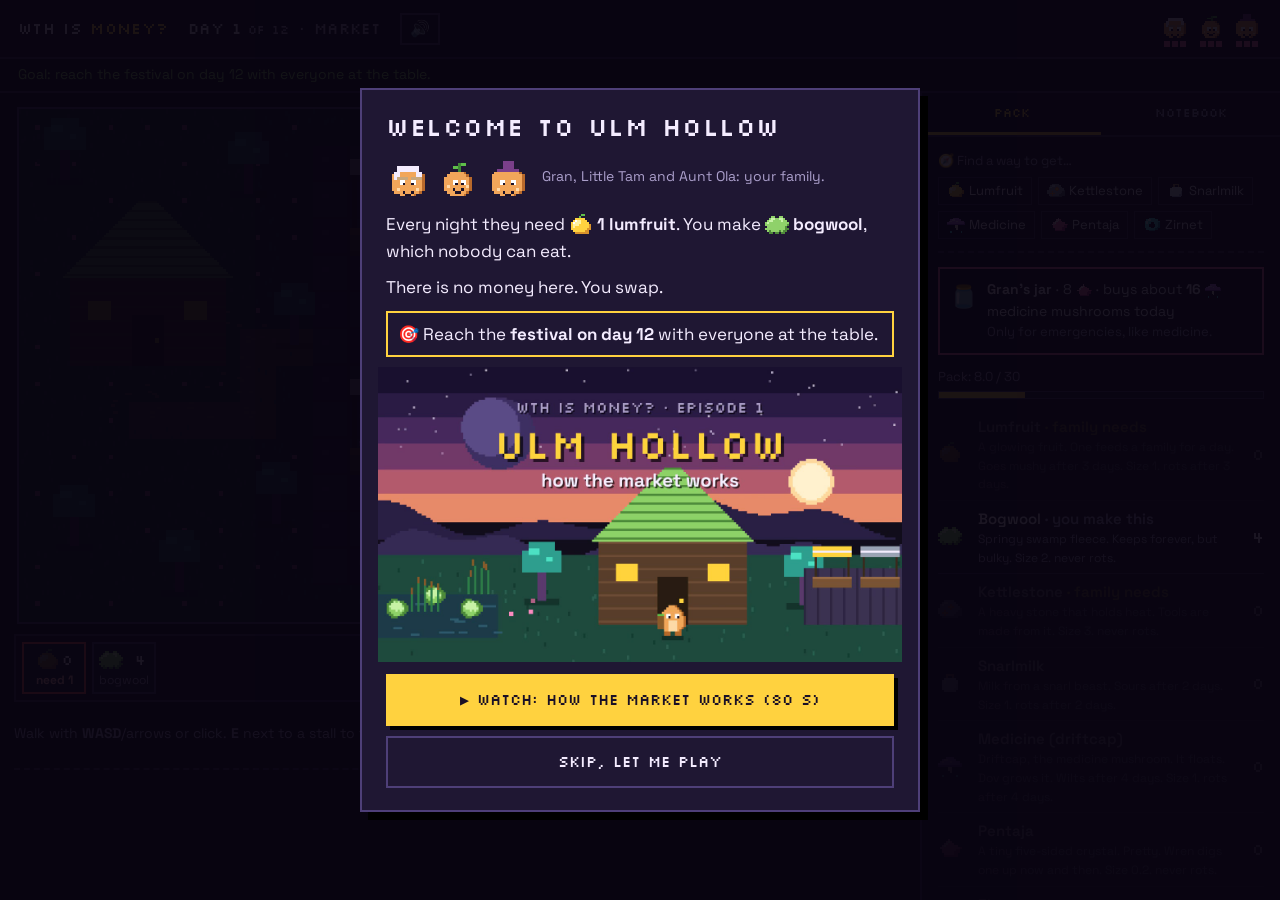
==== commit 8293b068: "EP01 phone rework: evenings at home, strength and death, pack strip, GO HOME, intro movie; EP02 game" ====
--- a/lessons/01-barter/index.html
+++ b/lessons/01-barter/index.html
@@ -30,17 +30,19 @@
       <div class="route-banner" id="route-banner" hidden></div>
       <div class="toast" id="toast" hidden></div>
     </div>
-    <div class="controls">
-      <span class="hint muted" id="hint">Walk with <b>WASD</b>/arrows or tap. Press <b>E</b> next to a stall to talk.</span>
-      <span class="spacer"></span>
-      <button class="btn ghost small" id="btn-auto" title="Days pass on their own (you trade on autopilot) until something happens">⏩ AUTO DAYS</button>
-      <button class="btn small" id="btn-home">🏠 GO HOME</button>
+    <!-- the pack strip and the day's buttons: always on screen -->
+    <div class="dock" id="dock">
+      <div class="strip" id="strip"></div>
+      <div class="actionbar">
+        <span class="hint muted" id="hint">Walk with <b>WASD</b>/arrows or click. <b>E</b> next to a stall to talk, <b>H</b> to go home.</span>
+        <button class="btn ghost" id="btn-help" title="Find a way to get what home needs">🧭 HELP</button>
+        <button class="btn home" id="btn-home">🏠 GO HOME ▶</button>
+      </div>
     </div>
     <div class="ticker" id="ticker"></div>
   </section>
 
   <aside class="side" id="side">
-    <button class="sheet-close" id="sheet-close" aria-label="Close">▾</button>
     <nav class="tabs">
       <button class="tab on" data-tab="pack">PACK</button>
       <button class="tab" data-tab="notes">NOTEBOOK</button>
@@ -51,15 +53,6 @@
     <div class="tabpane" id="pane-village" hidden></div>
   </aside>
 </main>
-
-<!-- phones only: the controls live in a bar under the village -->
-<nav class="phonebar" id="phonebar">
-  <button data-sheet="pack"><span>🎒</span>PACK</button>
-  <button data-sheet="notes"><span>📓</span>NOTES</button>
-  <button data-sheet="village" id="pb-village" hidden><span>📈</span>VILLAGE</button>
-  <button id="pb-auto"><span>⏩</span>AUTO</button>
-  <button id="pb-home" class="home"><span>🏠</span>HOME</button>
-</nav>
 
 <!-- trade table: their stall on top, your pack at the bottom -->
 <div class="modal" id="dialog" hidden>
@@ -78,7 +71,7 @@
       <div class="cards" id="d-theirs"></div>
       <div class="deal" id="d-deal"></div>
       <div class="cards" id="d-mine"></div>
-      <div class="table-label pixel">YOUR PACK</div>
+      <div class="table-label pixel mine-label">YOUR PACK</div>
     </div>
     <div class="takes" id="d-takes"></div>
   </div>
@@ -93,8 +86,42 @@
 </div>
 
 <script src="../../assets/js/chip.js"></script>
+<!-- evening at home: the family, a picture, a few lines, NEXT DAY -->
+<div class="modal" id="evening" hidden>
+  <div class="card eve">
+    <div class="eve-head pixel" id="eve-head"></div>
+    <div class="eve-pic"><canvas id="eve-canvas" class="px" width="176" height="132"></canvas></div>
+    <div class="eve-kin" id="eve-kin"></div>
+    <p class="eve-q" id="eve-q"></p>
+    <div class="eve-lines" id="eve-lines"></div>
+    <p class="eve-facts" id="eve-facts"></p>
+    <div class="eve-actions" id="eve-actions"></div>
+  </div>
+</div>
+
+<!-- the first screen: a short welcome, the one-minute movie, or straight to the market -->
+<div class="modal" id="intro" hidden>
+  <div class="card intro-card">
+    <div id="intro-body"></div>
+    <div class="movie-wrap" id="movie-wrap" hidden>
+      <video id="movie" class="movie" playsinline webkit-playsinline preload="none" poster="../../video/ep02/barter/out/poster.jpg">
+        <track kind="captions" src="../../video/ep02/barter/out/captions.vtt" srclang="en" label="English" default>
+      </video>
+      <p class="movie-cap" id="movie-cap"></p>
+    </div>
+    <div class="intro-actions">
+      <button class="btn" id="btn-watch">▶ WATCH: HOW THE MARKET WORKS (80 s)</button>
+      <button class="btn ghost" id="btn-skip">SKIP, LET ME PLAY</button>
+    </div>
+  </div>
+</div>
+
+<!-- day one: one pointer at a time -->
+<div class="pointer" id="pointer" hidden><div class="pbubble" id="pointer-text"></div><div class="arrow">▼</div></div>
+
 <script src="sim.js"></script>
 <script src="art.js"></script>
+<script src="evening.js"></script>
 <script src="game.js"></script>
 </body>
 </html>
--- a/lessons/01-barter/lesson.css
+++ b/lessons/01-barter/lesson.css
@@ -22,8 +22,36 @@
   touch-action: none;
 }
 .overlay { position: absolute; pointer-events: none; }
-.controls { display: flex; align-items: center; gap: 10px; flex-wrap: wrap; }
-.controls .spacer { flex: 1; }
+/* ---------- the dock: the pack strip and the day's buttons, always under the village ---------- */
+.dock { display: grid; gap: 8px; }
+.strip { display: flex; gap: 8px; align-items: stretch; border: 2px solid var(--line); background: var(--bg-2); padding: 6px; }
+.strip.full { border-color: #ff8a3d; }
+.sgs { flex: 1; display: flex; gap: 6px; min-width: 0; }
+.sg {
+  flex: 0 1 64px; min-width: 44px; min-height: 52px; display: grid; grid-template-rows: 24px auto; grid-template-columns: auto auto; justify-content: center; align-content: center;
+  column-gap: 2px; background: var(--panel); border: 2px solid var(--line-2); color: var(--ink); font: inherit; cursor: pointer; padding: 3px 2px;
+}
+.sg .gi { grid-row: 1; grid-column: 1; }
+.sg b { grid-row: 1; grid-column: 2; font-family: var(--font-pixel); font-weight: 400; font-size: 14px; align-self: center; }
+.sg span { grid-row: 2; grid-column: 1 / -1; font-size: 12px; line-height: 1.2; color: var(--muted); text-align: center; white-space: nowrap; overflow: hidden; text-overflow: ellipsis; max-width: 100%; }
+.sg.zero .gi { opacity: .45; }
+.sg.need { border-color: var(--bad); }
+.sg.need span { color: #ffb3b3; font-weight: 700; }
+.sg.met { border-color: var(--leaf); }
+.sg.met span { color: var(--leaf); font-weight: 700; }
+.sjar {
+  flex: none; min-width: 92px; display: flex; flex-direction: column; align-items: center; justify-content: center; gap: 0;
+  background: var(--panel); border: 2px solid var(--pen); color: var(--ink); font: inherit; font-size: 14px; cursor: pointer; padding: 2px 6px;
+}
+.sjar .l1 { display: inline-flex; align-items: center; gap: 2px; white-space: nowrap; }
+.sjar .l1 b { font-family: var(--font-pixel); font-weight: 400; color: var(--pen); }
+.sjar .l2 { display: inline-flex; align-items: center; gap: 2px; color: var(--muted); font-size: 13px; white-space: nowrap; }
+.sjar.drop { border-color: var(--bad); animation: shake .4s 3; }
+.sjar.drop .l2 { color: var(--bad); font-weight: 700; }
+.actionbar { display: flex; align-items: center; gap: 10px; }
+.actionbar .hint { flex: 1; font-size: 14px; }
+.btn.home { font-size: 16px; padding: 14px 22px; }
+.btn.home.armed { background: var(--bad); color: #fff; font-size: 13px; }
 .hint { font-size: 14px; }
 
 .ticker {
@@ -207,6 +235,14 @@
 .family .faces, .family .jar { display: inline-flex; align-items: center; gap: 2px; background: none; border: 0; padding: 0; cursor: pointer; color: var(--ink); font: inherit; }
 .face { width: 30px; height: 30px; image-rendering: pixelated; vertical-align: middle; }
 .face.big { width: 44px; height: 44px; }
+.face.sm { width: 24px; height: 24px; }
+.family .faces { gap: 6px; }
+.kin { display: inline-flex; flex-direction: column; align-items: center; gap: 1px; }
+.pips { display: inline-flex; gap: 2px; min-height: 6px; }
+.pips i { width: 6px; height: 6px; background: var(--line-2); display: block; }
+.pips i.on { background: var(--pen); }
+.pips i.low { background: var(--bad); }
+.face.gone { opacity: .8; }
 .face.sick, .face.worse { animation: wobble 1.2s ease-in-out infinite; }
 @keyframes wobble { 50% { transform: translateY(2px) rotate(-4deg); } }
 .family .jar { gap: 3px; font-size: 15px; border: 2px solid var(--line-2); background: var(--panel); padding: 3px 8px; }
@@ -219,6 +255,10 @@
 .status { padding: 5px 18px; background: var(--bg); border-bottom: 2px solid var(--line); font-size: 14px; color: var(--leaf); cursor: pointer; display: flex; align-items: center; gap: 4px; min-height: 30px; }
 .status .gi { width: 18px; height: 18px; }
 .status.bad { color: #ffb3b3; background: #2a1020; }
+.status.crit { color: #fff; background: #6a1020; animation: pulse 1.2s ease-in-out infinite; }
+@keyframes pulse { 50% { background: #9a1830; } }
+.status .txt { display: block; flex: 1; }
+.status .txt .gi { vertical-align: -3px; }
 .status.warn { color: var(--gold); }
 .status .go { margin-left: auto; border: 1px solid currentColor; padding: 0 6px; }
 .fam-row { display: flex; align-items: center; gap: 6px; margin: 0 0 12px; font-size: 14px; color: var(--muted); }
@@ -251,10 +291,9 @@
   .game { grid-template-columns: 1fr; }
   .world { padding: 8px; gap: 8px; }
   .world-frame { flex: none; aspect-ratio: 384 / 224; max-height: 70svh; }
-  .controls { gap: 8px; }
-  .controls .hint { width: 100%; font-size: 13px; }
-  .controls .spacer { display: none; }
-  .controls .btn { flex: 1; justify-content: center; padding: 11px 10px; }
+  .actionbar { flex-wrap: wrap; gap: 8px; }
+  .actionbar .hint { width: 100%; flex: none; font-size: 13px; }
+  .actionbar .btn { flex: 1; justify-content: center; padding: 11px 10px; }
   .ticker { height: 76px; font-size: 12px; }
   .ticker div { min-height: 19px; }
   .side { border-left: 0; border-top: 2px solid var(--line); min-height: 60vh; }
@@ -314,7 +353,7 @@
 .toast .gi { width: 18px; height: 18px; }
 .toast .stop { font-family: var(--font-pixel); font-size: 10px; color: var(--muted); margin-left: 4px; }
 @keyframes toastIn { from { opacity: 0; transform: translate(-50%, 12px); } }
-.btn.small.on, .phonebar button.on#pb-auto { color: var(--gold); }
+.btn.small.on { color: var(--gold); }
 
 /* story cards: the buttons stay in view when the text is long */
 .card.story { padding-bottom: 0; }
@@ -331,6 +370,7 @@
 .srow b { font-family: var(--font-pixel); font-weight: 400; font-size: 17px; color: var(--gold); white-space: nowrap; }
 .score .cmp { font-size: 14px; color: var(--muted); margin: 2px 0 8px; }
 .score .cmp .gi { width: 16px; height: 16px; }
+.score .cmp.jarline { font-size: 15px; color: var(--ink); margin: 8px 0 10px; }
 .score .total { font-size: 18px; border-top: 1px dashed var(--line-2); padding-top: 8px; display: flex; gap: 10px; align-items: baseline; flex-wrap: wrap; }
 .score .total span { font-size: 12px; }
 .endscreen .sub { font-size: 12px; color: var(--muted); margin: 4px 0 6px; }
@@ -338,3 +378,82 @@
 .take li { padding: 3px 0; font-size: 16px; }
 .endscreen .again { font-size: 14px; color: var(--muted); margin: 0 0 4px; }
 .srow b small { font-family: var(--font-body); font-size: 12px; color: var(--muted); }
+
+/* ---------- trade table: one-line lessons under the deal (phones) ---------- */
+.deal .inline { margin: 8px 0 0; font-size: 15px; padding: 6px 8px; }
+.deal .inline.amber { color: var(--gold); border: 1px solid var(--gold); }
+.deal .inline.green { color: var(--leaf); border: 1px solid var(--leaf); }
+.deal .inline .gi { width: 18px; height: 18px; vertical-align: -4px; }
+.chart.inline { height: auto; aspect-ratio: 680 / 300; margin: 2px 0 2px; }
+.chart-cap { font-size: 13px; color: var(--muted); margin: 0 0 10px !important; }
+
+/* going home: the village fades */
+#world { transition: filter .3s; }
+body.dusk #world { filter: brightness(.25); }
+
+/* ---------- evening at home ---------- */
+#evening { z-index: 60; }
+#evening.in .card { animation: eveIn .4s ease-out; }
+@keyframes eveIn { from { opacity: 0; } }
+.card.eve { width: min(480px, 100%); padding: 14px 16px 16px; display: flex; flex-direction: column; gap: 8px; }
+.eve-head { font-size: 12px; color: var(--muted); margin: 0; }
+.eve-pic { position: relative; width: 100%; max-width: 352px; margin: 0 auto; border: 2px solid #1a1026; box-shadow: 4px 4px 0 #000; background: #000; }
+.eve-pic canvas { display: block; width: 100%; height: auto; aspect-ratio: 176 / 132; }
+.eve-kin { position: relative; height: 18px; width: 100%; max-width: 352px; margin: -4px auto 0; }
+.eve-kin > span { position: absolute; transform: translateX(-50%); font-family: var(--font-pixel); font-size: 12px; color: var(--muted); white-space: nowrap; }
+.eve-kin > span.gone { font-size: 14px; }
+.eve-kin.choose button .pips { margin-top: 2px; }
+#story { z-index: 62; }
+.eve-kin.choose { height: auto; display: flex; gap: 8px; justify-content: center; margin: 0 auto; }
+.eve-kin.choose button {
+  flex: 1; max-width: 110px; min-height: 64px; display: flex; flex-direction: column; align-items: center; gap: 2px; padding: 6px 4px;
+  background: var(--panel-2); border: 2px solid var(--gold); color: var(--ink); font: inherit; font-size: 14px; cursor: pointer; box-shadow: 3px 3px 0 #000;
+}
+.eve-kin.choose button em { font-style: normal; font-size: 12px; color: #ffb3b3; }
+.eve-kin.choose button:active { transform: translate(2px, 2px); box-shadow: 1px 1px 0 #000; }
+.eve-q { margin: 0; font-size: 17px; text-align: center; }
+.eve-q:empty { display: none; }
+.eve-q .eve-sub { display: block; margin-top: 4px; font-size: 14px; color: var(--muted); }
+.eve-q .gi { width: 20px; height: 20px; vertical-align: -4px; }
+.eve-lines { display: grid; gap: 6px; }
+.say-line { margin: 0; display: flex; gap: 8px; align-items: flex-start; font-size: 16px; line-height: 1.4; opacity: 0; animation: lineIn .35s ease-out forwards; }
+.eve-lines.all .say-line { animation-delay: 0s !important; }
+.say-line .face { flex: none; margin-top: 1px; }
+.say-line b { color: var(--gold); font-weight: 600; }
+@keyframes lineIn { from { opacity: 0; transform: translateY(4px); } to { opacity: 1; transform: none; } }
+.eve-facts { margin: 0; font-size: 13px; color: var(--muted); display: flex; flex-wrap: wrap; align-items: center; gap: 2px 4px; }
+.eve-facts:empty { display: none; }
+.eve-facts .gi { width: 16px; height: 16px; }
+.eve-actions { display: flex; gap: 10px; }
+.eve-actions .btn { flex: 1; justify-content: center; min-height: 56px; font-size: 16px; }
+.eve-actions .btn.ghost { font-size: 13px; }
+
+/* ---------- the first screen ---------- */
+#intro { z-index: 70; background: rgba(8, 4, 16, .92); }
+.card.intro-card { width: min(560px, 100%); }
+.intro-card .goal { border: 2px solid var(--gold); padding: 8px 10px; }
+.intro-card p { margin: 0 0 10px; }
+.intro-actions { display: grid; gap: 10px; margin-top: 12px; }
+.intro-actions .btn { justify-content: center; min-height: 52px; text-align: center; }
+.movie-wrap { margin: 0 -8px; }
+.movie { width: 100%; aspect-ratio: 16 / 9; background: #000; display: block; }
+.movie::cue { font-size: 0; color: transparent; background: transparent; }
+.movie-wrap:not(.playing) .movie-cap { display: none; }
+.movie-wrap.playing .movie { cursor: default; }
+.movie-cap { min-height: 3.2em; margin: 8px 0 0; font-size: 15px; line-height: 1.4; text-align: center; color: var(--ink); }
+
+/* ---------- day one: the pointer ---------- */
+.pointer { position: fixed; z-index: 80; display: flex; flex-direction: column; align-items: flex-start; pointer-events: auto; max-width: min(300px, calc(100vw - 16px)); }
+.pointer .pbubble { background: #fff8e8; color: #1a1026; border: 2px solid #1a1026; box-shadow: 3px 3px 0 #000; padding: 6px 10px; font-size: 15px; font-weight: 700; line-height: 1.3; }
+.pointer .pbubble .gi { width: 18px; height: 18px; vertical-align: -4px; }
+.pointer .arrow { position: relative; color: var(--gold); font-size: 28px; line-height: 28px; text-shadow: 2px 2px 0 #000; animation: bob .6s ease-in-out infinite alternate; }
+.pointer.below { flex-direction: column-reverse; }
+.pointer.below .arrow { transform: rotate(180deg); animation-name: bobUp; }
+@keyframes bob { to { transform: translateY(5px); } }
+@keyframes bobUp { from { transform: rotate(180deg); } to { transform: rotate(180deg) translateY(5px); } }
+
+/* ---------- festival ---------- */
+.fest-pic { position: relative; max-width: 352px; margin: 0 auto 10px; border: 2px solid #1a1026; }
+.fest-pic canvas { display: block; width: 100%; height: auto; aspect-ratio: 176 / 132; }
+.fest-pic .stars { position: absolute; right: 6px; top: 2px; }
+.memorial { border-left: 3px solid var(--muted); padding-left: 10px; color: #e7dcff; }
--- a/lessons/01-barter/phone.css
+++ b/lessons/01-barter/phone.css
@@ -1,139 +1,127 @@
 /* ============================================================
-   EP 01 on a phone: the portrait village fills the screen,
-   controls sit in a bar at the bottom, panels slide up as sheets.
-   Everything here is scoped to body.phone (set by game.js).
+   EP 01 on a phone: the portrait village fills the screen; under it
+   the pack strip and GO HOME are always visible. No side panel,
+   no sheets, no trade log. Everything here is scoped to body.phone
+   (set by game.js).
    ============================================================ */
-.phonebar, .sheet-close { display: none; }
+body.phone { height: 100dvh; overflow: hidden; display: flex; flex-direction: column; overscroll-behavior: none; }
+body.phone .side, body.phone .ticker, body.phone .actionbar .hint { display: none; }
 
-body.phone { height: 100dvh; overflow: hidden; display: flex; flex-direction: column; overscroll-behavior: none; }
-body.phone .topbar { position: static; flex-wrap: nowrap; gap: 10px; padding: 6px 10px; padding-top: max(6px, env(safe-area-inset-top)); }
+/* top bar: back, day, sound, the family with their strength */
+body.phone .topbar { position: static; flex-wrap: nowrap; gap: 4px; padding: 4px 6px 4px 4px; padding-top: max(4px, env(safe-area-inset-top)); min-height: 52px; }
 body.phone .brand { font-size: 0; }
-body.phone .brand::before { content: "←"; font-family: var(--font-body); font-size: 22px; color: var(--muted); padding: 0 4px; }
-body.phone .daybox { order: 0; margin: 0; font-size: 12px; flex-direction: column; gap: 0; line-height: 1.2; }
-body.phone .family { order: 1; width: auto; margin-left: auto; flex-wrap: nowrap; gap: 12px; font-size: 15px; }
-body.phone .family > span:first-child { display: none; }
-body.phone .family { gap: 8px; }
-body.phone .face { width: 30px; height: 30px; }
-body.phone .family .jar { padding: 3px 6px; font-size: 14px; }
-body.phone .status { padding: 4px 10px; font-size: 13px; min-height: 28px; }
+body.phone .brand::before { content: "←"; font-family: var(--font-body); font-size: 22px; color: var(--muted); display: inline-block; padding: 10px 6px; }
+body.phone .daybox { order: 0; margin: 0; font-size: 13px; flex-direction: column; gap: 0; line-height: 1.2; }
+body.phone .daybox .of { font-size: 12px; }
+body.phone .mute { width: 44px; height: 44px; padding: 0; font-size: 18px; border: 0; flex: none; }
+body.phone .family { order: 1; width: auto; margin-left: auto; flex-wrap: nowrap; gap: 4px; }
+body.phone .family .faces { gap: 4px; min-height: 44px; }
+body.phone .face { width: 32px; height: 32px; }
+body.phone .status { padding: 4px 10px; font-size: 14px; min-height: 40px; line-height: 1.25; }
+body.phone .status .go { padding: 6px 8px; flex: none; }
 
-body.phone .game { flex: 1; min-height: 0; display: block; position: relative; }
-body.phone .world { height: 100%; padding: 0; gap: 0; position: relative; }
-body.phone .world-frame { flex: 1; aspect-ratio: auto; max-height: none; height: 100%; align-items: flex-start; }
+/* the village, then the dock */
+body.phone .game { flex: 1; min-height: 0; display: flex; flex-direction: column; position: relative; }
+body.phone .world { flex: 1; min-height: 0; padding: 0; gap: 0; position: relative; display: flex; flex-direction: column; }
+body.phone .world-frame { flex: 1; min-height: 0; aspect-ratio: auto; max-height: none; align-items: flex-start; overflow: hidden; }
+body.phone #world { border: 0; }
+body.phone .route-banner { top: 4px; padding: 4px 8px; font-size: 13px; gap: 6px; }
 body.phone .route-banner .st { white-space: nowrap; }
+body.phone .route-banner .st:not(.now) { display: none; }
 body.phone .route-banner .steps { flex-wrap: nowrap; }
-body.phone #world { border: 0; }
-body.phone .controls { display: none; }
+body.phone .route-banner button { min-height: 44px; min-width: 44px; }
 
-/* the trade log floats over the bottom of the village, newest at the bottom */
-body.phone .ticker {
-  position: absolute; left: 0; right: 0; bottom: 0; height: auto; max-height: 62px; z-index: 4; pointer-events: none;
-  border: 0; padding: 14px 8px 4px; font-size: 12px; color: var(--ink);
-  background: linear-gradient(to bottom, transparent, rgba(18, 13, 29, .9) 40%);
-}
-body.phone .ticker div { min-height: 18px; }
-body.phone .ticker div:nth-child(n + 4) { display: none; }
-body.phone .ticker .tag { display: none; }
+body.phone .dock { position: relative; z-index: 55; gap: 0; background: var(--bg-2); border-top: 2px solid var(--line); padding-bottom: env(safe-area-inset-bottom); }
+body.phone .strip { border: 0; border-bottom: 2px solid var(--line); padding: 6px 8px; gap: 6px; min-height: 64px; }
+body.phone .strip.full { box-shadow: inset 0 0 0 2px #ff8a3d; }
+body.phone .sgs { gap: 5px; }
+body.phone .sg { flex: 1 1 0; max-width: 64px; }
+body.phone .sgs.many .sg { max-width: 48px; }
+body.phone .sjar { min-width: 88px; }
+body.phone .actionbar { padding: 8px; gap: 8px; }
+body.phone #btn-help { flex: 1; justify-content: center; min-height: 52px; padding: 8px; font-size: 13px; }
+body.phone #btn-home { flex: 2; justify-content: center; min-height: 52px; padding: 8px; font-size: 16px; }
+body.phone #btn-home.armed { font-size: 12px; }
 
-/* bottom bar */
-body.phone .phonebar {
-  display: flex; background: var(--bg-2); border-top: 2px solid var(--line);
-  padding-bottom: env(safe-area-inset-bottom);
-}
-.phonebar button {
-  flex: 1; display: flex; flex-direction: column; align-items: center; gap: 2px; padding: 8px 2px 9px;
-  background: none; border: 0; color: var(--muted); font-family: var(--font-pixel); font-size: 10px; cursor: pointer;
-}
-.phonebar button span { font-size: 20px; line-height: 1; }
-.phonebar button.on { color: var(--gold); }
-.phonebar button.home { color: #1a1026; background: var(--gold); }
-.phonebar button.new { animation: blink 1s steps(2) infinite; }
-.phonebar button:disabled { opacity: .4; }
-
-/* pack / notebook / village as a sheet over the village */
-body.phone .side {
-  position: fixed; left: 0; right: 0; bottom: 0; height: 78dvh; z-index: 30; min-height: 0;
-  border: 0; border-top: 2px solid var(--gold); box-shadow: 0 -8px 30px rgba(0, 0, 0, .6);
-  transform: translateY(105%); transition: transform .22s ease-out;
-}
-body.phone .side.open { transform: none; }
-body.phone .sheet-close {
-  display: block; width: 100%; background: var(--bg-2); border: 0; color: var(--muted); font-size: 22px; line-height: 1; padding: 6px 0 2px; cursor: pointer;
-}
-body.phone .tabpane { padding: 10px 14px 30px; }
-body.phone .inv-row .meta { display: none; }
-body.phone .legend, body.phone .hint-line { display: none; }
-
-/* trade table: fewer words */
-body.phone .takes .lbl { font-size: 0; margin-bottom: 4px; }
-body.phone .takes .lbl::before { content: "Also takes · tap to find a way:"; font-size: 13px; }
+/* trade table: a top sheet that ends above the dock, so you watch your pack change while you trade */
+body.phone #dialog { padding: 0; align-items: stretch; bottom: var(--dock, 128px); background: rgba(8, 4, 16, .55); }
+body.phone .card.trade { width: 100%; height: auto; max-height: 100%; box-shadow: 0 6px 20px rgba(0, 0, 0, .6); border: 0; border-bottom: 2px solid var(--gold); padding: 10px 12px 14px; align-self: flex-start; }
+body.phone .trade-head { gap: 10px; padding-right: 44px; margin-bottom: 8px; }
+body.phone .portrait { width: 40px; height: 48px; }
+body.phone .trade-head h2 { font-size: 18px; margin: 0; }
+body.phone .say { font-size: 14px; }
+body.phone .looking { font-size: 13px; margin-top: 2px; }
+body.phone .looking .gi { width: 16px; height: 16px; }
+body.phone .close { top: 4px; right: 4px; min-width: 44px; min-height: 44px; font-size: 24px; }
+body.phone .table { padding: 8px; gap: 8px; grid-template-columns: minmax(0, 1fr); }
+body.phone .table-label { font-size: 12px; }
+body.phone #d-theirs { flex-wrap: nowrap; overflow-x: auto; gap: 6px; padding: 4px 2px 6px; }
+body.phone #d-theirs .gcard { flex: none; width: 80px; padding: 4px 2px; }
+body.phone .gcard .nm { font-size: 12px; }
+body.phone .gcard .badge { font-size: 12px; }
+body.phone #d-mine, body.phone .mine-label, body.phone #d-takes { display: none; }
+body.phone .deal { padding: 8px; }
+body.phone .deal h4 { font-size: 12px; line-height: 1.3; }
+body.phone .deal-row { flex-wrap: nowrap; font-size: 18px; min-height: 56px; gap: 6px; }
+body.phone .deal-row .gn { display: none; }
+body.phone .deal-row .btn { margin-left: auto; padding: 12px 14px; min-height: 48px; font-size: 13px; }
+body.phone .deal-row .tag { font-size: 12px; }
+body.phone .deal .btn.find { width: 100%; justify-content: center; min-height: 48px; margin-top: 4px; }
+body.phone .nodeal { font-size: 15px; }
 
 /* story cards rise from the bottom and drop the extra paragraphs */
 body.phone #story { align-items: flex-end; padding: 0; }
-body.phone .card.story { width: 100%; max-height: 88dvh; border: 0; border-top: 2px solid var(--gold); box-shadow: none; padding: 16px 16px 0; }
-body.phone .story-actions { padding-bottom: max(16px, env(safe-area-inset-bottom)); }   /* not the card's: sticky buttons with text showing under them */
+body.phone .card.story { width: 100%; max-height: 90dvh; border: 0; border-top: 2px solid var(--gold); box-shadow: none; padding: 16px 16px 0; }
+body.phone .story-actions { padding-bottom: max(16px, env(safe-area-inset-bottom)); }
 body.phone .story h2 { font-size: 20px; }
 body.phone .story p { margin-bottom: 9px; font-size: 16px; }
 body.phone .story .big { font-size: 18px; }
 body.phone .story .muted { font-size: 14px; }
-body.phone .face.big { width: 36px; height: 36px; }
-body.phone .story .goal { font-size: 15px; }
+body.phone .face.big { width: 40px; height: 40px; }
 body.phone .long { display: none; }
 body:not(.phone) .short { display: none; }
-body.phone .story-actions .btn { flex: 1; justify-content: center; padding: 15px; }
-body.phone .say { font-size: 14px; }
-body.phone .looking { font-size: 12px; }
-body.phone .deal-row { flex-wrap: nowrap; font-size: 16px; }
-body.phone .deal-row .gn { display: none; }
-body.phone .deal-row .btn { padding: 10px 14px; }
-body.phone .deal h4 { font-size: 11px; }
-body.phone .gcard { padding: 4px 2px; }
+body.phone .story-actions .btn { flex: 1; justify-content: center; padding: 15px; min-height: 52px; }
 
-/* tap targets: at least 40px */
-body.phone .brand::before { display: inline-block; padding: 10px 12px 10px 4px; }
-body.phone .mute { width: 40px; height: 40px; padding: 0; font-size: 18px; border: 0; flex: none; }
-body.phone .family .faces, body.phone .family .jar { min-height: 40px; }
-body.phone .status { min-height: 38px; }
-body.phone .status .go { padding: 4px 8px; }
-body.phone .prompt { padding: 10px 12px; font-size: 12px; }
-body.phone .route-banner button { min-height: 40px; min-width: 44px; }
-body.phone .btn.small { min-height: 40px; }
-body.phone button.chip { min-height: 40px; }
-body.phone .close { min-width: 44px; min-height: 44px; }
-body.phone .phonebar button { min-height: 52px; }
-body.phone .phonebar #pb-auto { border-left: 2px solid var(--line); }
-body.phone .toast { bottom: 70px; font-size: 13px; }
+/* evening and the first screen: the whole screen */
+body.phone #evening, body.phone #intro { padding: 0; align-items: stretch; }
+body.phone .card.eve, body.phone .card.intro-card { width: 100%; max-height: 100dvh; height: 100dvh; border: 0; box-shadow: none; padding: 12px 16px; padding-top: max(12px, env(safe-area-inset-top)); padding-bottom: max(16px, env(safe-area-inset-bottom)); }
+body.phone .card.eve { justify-content: flex-start; }
+body.phone .eve-actions { margin-top: auto; }
+body.phone .intro-card { display: flex; flex-direction: column; }
+body.phone .intro-card h2 { font-size: 22px; margin-top: 8px; }
+body.phone .intro-card p { font-size: 17px; }
+body.phone .intro-actions { margin-top: auto; }
+body.phone .intro-actions .btn { font-size: 14px; }
+body.phone .movie-wrap { margin: 24px -16px 0; }
+body.phone .movie-wrap.playing { margin-top: auto; }
+
+/* small things */
+body.phone .prompt { padding: 10px 12px; white-space: nowrap; font-size: 12px; }
+body.phone .nametag { font-size: 12px; }
+body.phone .bubble { font-size: 13px; }
+body.phone .toast { bottom: 10px; font-size: 14px; max-width: calc(100% - 20px); }
+body.phone .float { font-size: 18px; }
 body.phone .endscreen .stars { font-size: 26px; }
 body.phone .srow { font-size: 15px; }
 body.phone .take li { font-size: 15px; }
+body.phone .btn.small { min-height: 44px; }
 
-/* a phone held sideways: the wide village, the bar as a rail on the right, sheets slide in from the right */
-body.phone.land { display: grid; grid-template-columns: minmax(0, 1fr) 76px; grid-template-rows: auto auto minmax(0, 1fr); }
+/* a phone held sideways: the wide village on the left, the dock as a rail on the right */
+body.phone.land { display: grid; grid-template-columns: minmax(0, 1fr); grid-template-rows: auto auto minmax(0, 1fr); }
 body.phone.land .topbar, body.phone.land .status { grid-column: 1 / -1; }
-body.phone.land .topbar { padding-top: 2px; padding-bottom: 2px; padding-left: max(10px, env(safe-area-inset-left)); }
+body.phone.land .topbar { min-height: 0; padding-top: 2px; padding-bottom: 2px; padding-left: max(10px, env(safe-area-inset-left)); }
 body.phone.land .daybox { flex-direction: row; gap: 6px; }
 body.phone.land .status { min-height: 34px; padding-left: max(10px, env(safe-area-inset-left)); }
-body.phone.land .game { grid-column: 1; grid-row: 3; }
+body.phone.land .world { flex-direction: row; }
 body.phone.land .world-frame { align-items: center; }
-body.phone.land .phonebar { grid-column: 2; grid-row: 3; flex-direction: column; border-top: 0; border-left: 2px solid var(--line); padding-bottom: 0; padding-right: env(safe-area-inset-right); }
-body.phone.land .phonebar button { min-height: 0; padding: 4px 2px; }
-body.phone.land .phonebar #pb-auto { border-left: 0; border-top: 2px solid var(--line); }
-body.phone.land .ticker { max-height: 42px; }
-body.phone.land .ticker div:nth-child(n + 3) { display: none; }
-body.phone.land .toast { bottom: 10px; }
-body.phone.land .side { left: auto; top: 0; width: min(440px, 70vw); height: 100dvh; border-top: 0; border-left: 2px solid var(--gold); transform: translateX(105%); }
-body.phone.land .side.open { transform: none; }
+body.phone.land .dock { width: 230px; flex: none; border-top: 0; border-left: 2px solid var(--line); display: flex; flex-direction: column; padding-right: env(safe-area-inset-right); }
+body.phone.land .strip { flex: 1; flex-direction: column; overflow-y: auto; }
+body.phone.land .sgs { flex: none; flex-wrap: wrap; align-items: flex-start; align-content: flex-start; }
+body.phone.land .sg { flex: 0 0 64px; max-width: 64px; }
+body.phone.land .sjar { flex: none; min-height: 52px; }
+body.phone.land #btn-home { font-size: 13px; }
+body.phone.land #dialog { bottom: 0; right: 232px; }
+body.phone.land .card.trade { max-height: 100dvh; }
+body.phone.land .card.eve, body.phone.land .card.intro-card { overflow-y: auto; }
 body.phone.land #story { align-items: center; padding: 8px; }
 body.phone.land .card.story { width: min(640px, 100%); max-height: calc(100dvh - 16px); border: 2px solid var(--gold); padding-top: 12px; }
-body.phone.land #dialog { padding: 0; align-items: stretch; }
-body.phone.land .card.trade { width: 100%; max-height: none; height: 100dvh; box-shadow: none; border: 0; padding: 10px 14px 20px; }
-body.phone.land .portrait { width: 40px; height: 48px; }
-/* the top bar is tight at 390px: back, day, sound, faces, jar */
-body.phone .topbar { gap: 4px; padding-left: 4px; padding-right: 6px; }
-body.phone .brand::before { padding: 10px 6px 10px 6px; }
-body.phone .family { gap: 4px; }
-body.phone .family .faces { gap: 0; }
-body.phone .face { width: 28px; height: 28px; }
-body.phone .family .jar { white-space: nowrap; padding: 3px 5px; }
-body.phone .float { font-size: 18px; }
-body.phone .prompt { padding: 9px 10px; white-space: nowrap; font-size: 11px; }
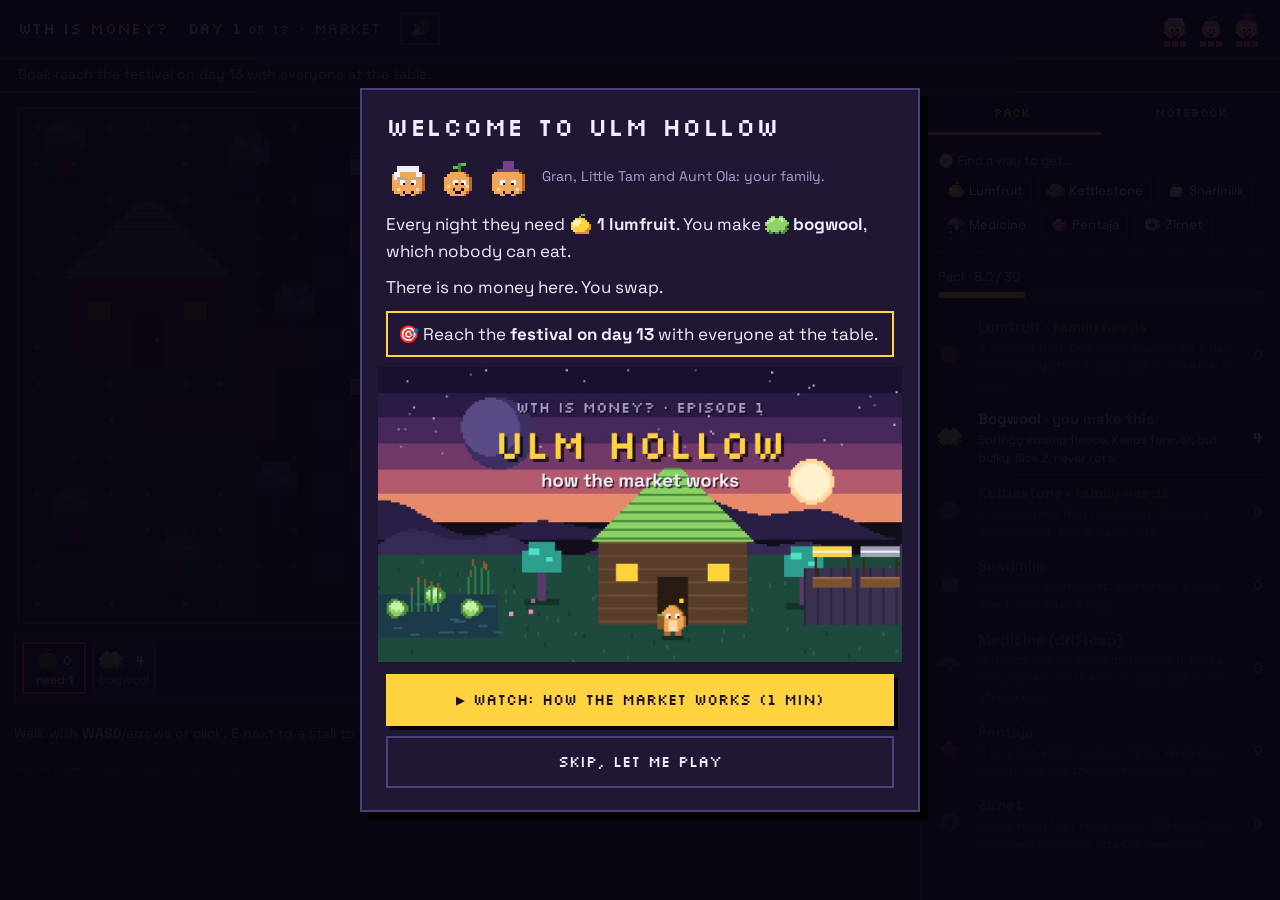
==== commit 91fcf4a2: "EP01 go-in-blind arc: money card later and plural, Gran reveals her pentaja, storm where savings sav" ====
--- a/lessons/01-barter/index.html
+++ b/lessons/01-barter/index.html
@@ -110,7 +110,7 @@
       <p class="movie-cap" id="movie-cap"></p>
     </div>
     <div class="intro-actions">
-      <button class="btn" id="btn-watch">▶ WATCH: HOW THE MARKET WORKS (80 s)</button>
+      <button class="btn" id="btn-watch">▶ WATCH: HOW THE MARKET WORKS (1&nbsp;MIN)</button>
       <button class="btn ghost" id="btn-skip">SKIP, LET ME PLAY</button>
     </div>
   </div>
--- a/lessons/01-barter/lesson.css
+++ b/lessons/01-barter/lesson.css
@@ -47,6 +47,7 @@
 .sjar .l1 b { font-family: var(--font-pixel); font-weight: 400; color: var(--pen); }
 .sjar .l2 { display: inline-flex; align-items: center; gap: 2px; color: var(--muted); font-size: 13px; white-space: nowrap; }
 .sjar.drop { border-color: var(--bad); animation: shake .4s 3; }
+.sjar.new { border-color: var(--pen); box-shadow: 0 0 0 2px rgba(255, 111, 181, .45); animation: bump .5s 3; }
 .sjar.drop .l2 { color: var(--bad); font-weight: 700; }
 .actionbar { display: flex; align-items: center; gap: 10px; }
 .actionbar .hint { flex: 1; font-size: 14px; }
@@ -421,7 +422,8 @@
 .say-line .face { flex: none; margin-top: 1px; }
 .say-line b { color: var(--gold); font-weight: 600; }
 @keyframes lineIn { from { opacity: 0; transform: translateY(4px); } to { opacity: 1; transform: none; } }
-.eve-facts { margin: 0; font-size: 13px; color: var(--muted); display: flex; flex-wrap: wrap; align-items: center; gap: 2px 4px; }
+.eve-facts { margin: 0; font-size: 13px; line-height: 1.7; color: var(--muted); }
+.eve-facts > span { white-space: nowrap; }
 .eve-facts:empty { display: none; }
 .eve-facts .gi { width: 16px; height: 16px; }
 .eve-actions { display: flex; gap: 10px; }
